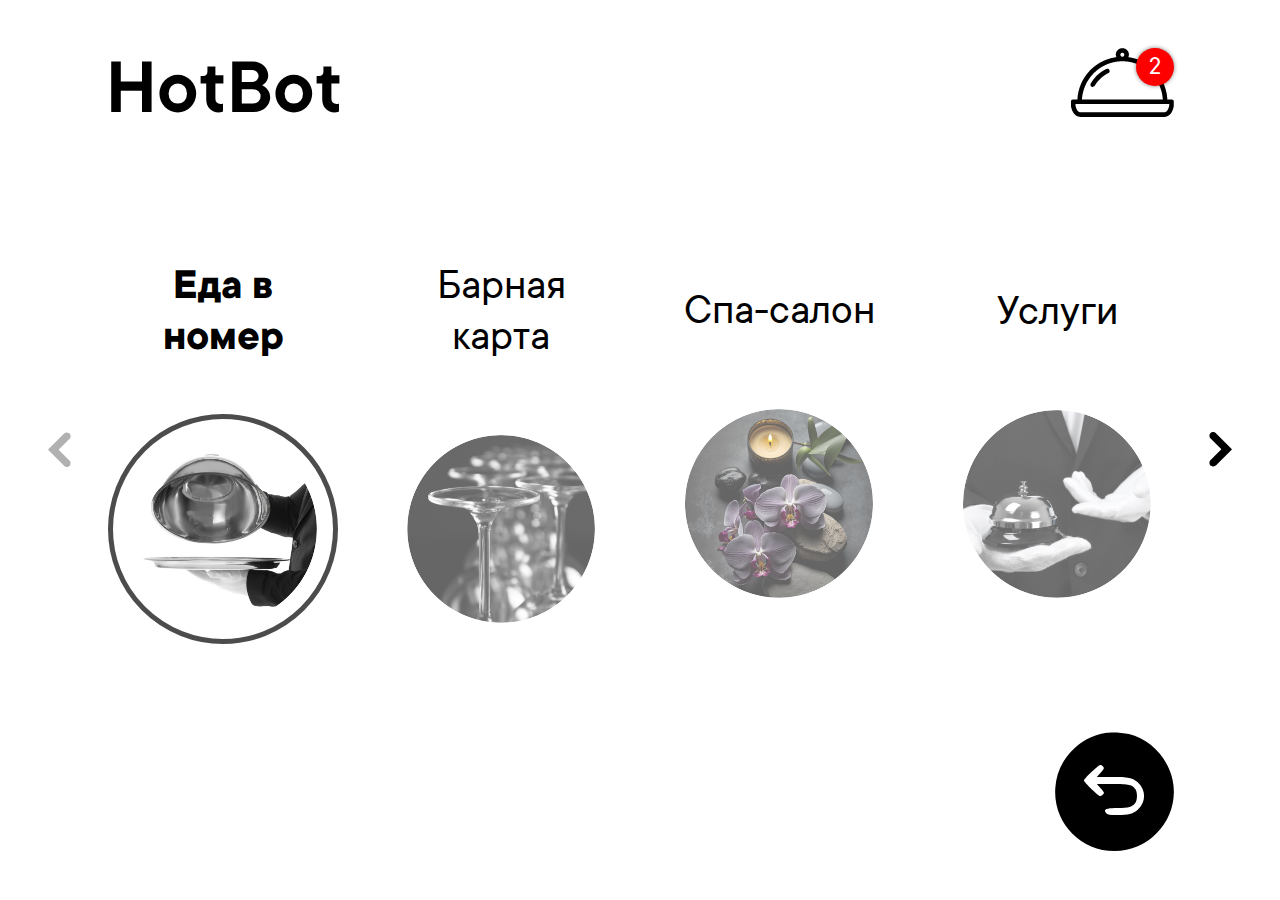
==== index.html @ d0511f0d "Initial commit" ====
<!DOCTYPE html>
<html lang="ru" class="h-100">
  <head>
    <meta charset="utf-8" />
    <meta name="viewport" content="width=device-width, initial-scale=1" />
    <title>HotBot</title>
    <link href="./css/styles.css" rel="stylesheet" />
    <link href="./css/bootstrap.min.css" rel="stylesheet" />
    <script src="./js/bootstrap.bundle.min.js"></script>
  </head>

  <body class="h-100 p-5 bg-white d-flex flex-column text-black">
    <header class="header d-flex justify-content-between pb-5">
      <h1 class="brand mb-0 font-family-base">HotBot</h1>
      <a href="#" class="basket position-relative">
        <svg id="basket_svg" data-name="basket_svg" xmlns="http://www.w3.org/2000/svg" xmlns:xlink="http://www.w3.org/1999/xlink" width="103" height="69" viewBox="0 0 103 69">
          <g id="basket_svg2" data-name="basket_svg">
            <image id="basket_svg3" data-name="basket_svg" width="103" height="69" xlink:href="[data-uri]"/>
          </g>
        </svg>
        <span class="basket-counter d-flex justify-content-center align-items-center text-white">
          <span class="font-family-base">2</span>
        </span>
      </a>
    </header>  
    <main class="flex-grow-1 d-flex flex-column justify-content-center py-5">
      <div class="main-menu position-relative w-100">
        <a href="#" class="prev-btn menu-slider-control disabled">
          <svg xmlns="http://www.w3.org/2000/svg" xmlns:xlink="http://www.w3.org/1999/xlink" width="23" height="35" viewBox="0 0 23 35">
            <image id="_Группа_" data-name="&lt;Группа&gt;" width="23" height="35" xlink:href="[data-uri]"/>
          </svg>
        </a>
        <div class="menu-slider d-flex justify-content-center align-items-center gap-5">
          <a href="category.html" class="slider-item d-flex flex-column align-items-center flex-grow-1 gap-5 text-center active">
            <h2 class="item-title mb-0 font-family-base">Еда в номер</h2>
            <div class="item-image p-3">
              <img src="src/img/menu-item-1.jpg" alt="Еда в номер" class="d-block rounded-circle" />
            </div>
          </a>
          <a href="category.html" class="slider-item d-flex flex-column align-items-center flex-grow-1 gap-5 text-center">
            <h2 class="item-title mb-0 font-family-base">Барная карта</h2>
            <div class="item-image p-3">
              <img src="src/img/menu-item-2.jpg" alt="Барная карта" class="d-block rounded-circle" />
            </div>
          </a>
          <a href="category.html" class="slider-item d-flex flex-column align-items-center flex-grow-1 gap-5 text-center">
            <h2 class="item-title mb-0 font-family-base">Спа-салон</h2>
            <div class="item-image p-3">
              <img src="src/img/menu-item-3.jpg" alt="Спа-салон" class="d-block rounded-circle" />
            </div>
          </a>
          <a href="category.html" class="slider-item d-flex flex-column align-items-center flex-grow-1 gap-5 text-center">
            <h2 class="item-title mb-0 font-family-base">Услуги</h2>
            <div class="item-image p-3">
              <img src="src/img/menu-item-4.jpg" alt="Услуги" class="d-block rounded-circle" />
            </div>
          </a>
        </div>
        <a href="#" class="next-btn menu-slider-control">
          <svg xmlns="http://www.w3.org/2000/svg" xmlns:xlink="http://www.w3.org/1999/xlink" width="23" height="35" viewBox="0 0 23 35">
            <image id="_Группа_" data-name="&lt;Группа&gt;" width="23" height="35" xlink:href="[data-uri]"/>
          </svg>
        </a>
      </div>
    </main>
    <footer class="footer d-flex justify-content-end">
      <a href="#" class="back-btn d-block rounded-circle">
        <svg xmlns="http://www.w3.org/2000/svg" version="1.0" width="119.000000px" height="120.000000px" viewBox="0 0 119.000000 120.000000" preserveAspectRatio="xMidYMid meet">
          <g transform="translate(0.000000,120.000000) scale(0.100000,-0.100000)" fill="#000000" stroke="none">
          <path d="M502 1190 c-136 -25 -243 -83 -338 -183 -99 -105 -151 -223 -161 -368 -23 -341 248 -629 592 -629 374 0 658 347 581 710 -46 221 -225 408 -437 459 -69 16 -177 21 -237 11z m-24 -332 c18 -18 15 -24 -24 -68 l-36 -40 148 0 c170 0 210 -8 261 -53 85 -75 85 -199 0 -274 -47 -41 -91 -53 -204 -53 -70 0 -95 4 -107 16 -40 39 -9 54 111 54 111 0 149 11 177 52 21 29 21 107 0 136 -31 45 -62 52 -230 52 l-156 0 36 -40 c20 -22 36 -44 36 -48 0 -13 -23 -32 -39 -32 -18 0 -161 139 -161 156 0 16 145 154 162 154 8 0 19 -5 26 -12z"/>
          </g>
          </svg>
      </a>
    </footer>
  </body>
</html>
---- css/styles.css ----
@font-face {
  font-family: TTCommons;
  src: url('../src/fonts/TTCommons-Light.ttf');
  font-weight: 300;
}
@font-face {
  font-family: TTCommons;
  src: url('../src/fonts/TTCommons-Regular.ttf');
  font-weight: 400;
}
@font-face {
  font-family: TTCommons;
  src: url('../src/fonts/TTCommons-Medium.ttf');
  font-weight: 500;
}
@font-face {
  font-family: TTCommons;
  src: url('../src/fonts/TTCommons-SemiBold.ttf');
  font-weight: 600;
}
@font-face {
  font-family: TTCommons;
  src: url('../src/fonts/TTCommons-Bold.ttf');
  font-weight: 900;
}

.font-family-base {
  font-family: TTCommons;
}

* {
  padding: 0;
  margin: 0;
  box-sizing: border-box;
  font-family: TTCommons, sans-serif;
}
*:focus {
  outline: none;
}
html {
  
}

body {
  font-family: TTCommons;
  font-size: 30px;
}

ul {
  list-style: none;
}

/* ::-webkit-scrollbar {
  width: 18px;
  border-radius: 1000px;
  background-color: rgba(76, 76, 76, 0.6);
}

::-webkit-scrollbar-thumb {
  border-radius: 1000px;
  background-color: #c7c7c7;
  border: 1px solid #4d4d4d;
}

::-webkit-scrollbar-thumb:hover {
  background-color: #c7c7c7;
} */

/* HEADER */
.header {
  padding-left: 58px;
  padding-right: 58px;
}

.header .brand {
  font-weight: 600;
  font-size: 80px;
  height: 80px;
}

.header .basket .basket-counter {
  width: 38px;
  height: 38px;
  border-radius: 50%;
  background: #ff0000;
  box-shadow: 0 0 4px rgba(0, 0, 0, 0.5);
  font-size: 25px;
  position: absolute;
  top: 0;
  right: 0;
}
.header .basket .basket-counter span {
  position: relative;
  top: 2px;
}

/* MAIN MENU */
.main-menu {
  padding: 0 60px;
}
.main-menu .menu-slider-control {
  bottom: 177.5px;
}

.menu-slider {

}
.menu-slider .slider-item {
  color: #000;
  text-decoration: none;
}
.menu-slider .slider-item.active {
  
}
.menu-slider .slider-item.active .item-title,
.menu-slider .slider-item:hover .item-title,
.menu-slider .slider-item:focus .item-title {
  font-weight: bold;
}
.menu-slider .slider-item.active .item-image,
.menu-slider .slider-item:hover .item-image,
.menu-slider .slider-item:focus .item-image {
  border-color: rgba(0, 0, 0, 0.7);
  opacity: 1;
}
.menu-slider .slider-item .item-title {
  font-size: 44px;
  line-height: 51px;
  font-weight: normal;
  transition: all 0.25s ease;
} 
.menu-slider .slider-item .item-image {
  border: 5px solid transparent;
  border-radius: 50%;
  opacity: 0.6;
  transition: all 0.25s ease-in-out;
}
.menu-slider .slider-item .item-image img {
  width: 348px;
  height: 348px;
  object-fit: cover;
  max-width: 100%;
  height: auto;
}

/* SLIDER CONTROLS */
.menu-slider-control {
  position: absolute;
  transition: all 0.25s ease-in-out;
}
.menu-slider-control.disabled {
  opacity: 0.3;
  cursor: default;
}
.menu-slider-control svg g {
  transition: all 0.25s ease-in-out;
}
.menu-slider-control:hover svg g,
.menu-slider-control:focus svg g {
  fill: #ff0000;
}
.menu-slider-control.prev-btn {
  left: 0;
}
.menu-slider-control.next-btn {
  right: 0;
}

/* CATEGORY MENU */
.category-menu {
  padding: 0 58px;
}
.category-menu .menu-slider-control {
  bottom: 25px;
}

.category-slider {

}
.category-slider .slider-item {
  color: #000;
  text-decoration: none;
  font-size: 44px;
  font-weight: normal;
  transition: all 0.25s ease-in-out;
  padding: 9.5px 34.5px;
  border-radius: 42.5px;
}
.category-slider .slider-item span {
  position: relative;
  font-weight: normal;
  top: 2px;
}
.category-slider .slider-item.disabled {
  color: #d7d7d7;
}
.category-slider .slider-item.active,
.category-slider .slider-item:hover,
.category-slider .slider-item:focus {
  background: #000;
  color: #fff;
}

/* PRODUCT MENU */
.product-menu {
  padding: 0 58px;
}
.product-menu .menu-slider-control {
  top: 50%;
  margin-top: -17.5px;
}

.product-slider {

}
.product-slider .slider-item {
  color: #000;
  text-decoration: none;
  opacity: 0.6;
  transition: all 0.25s ease-in-out;
  width: calc(33.333% - 3rem);
}
.product-slider .slider-item .item-image {
  border: 5px solid transparent;
  border-radius: 70px;
  transition: all 0.25s ease-in-out;
  position: relative;
}

.product-slider .slider-item .item-image img {
  border-radius: 60px;
  height: 380px;
  object-fit: cover;
}

.product-slider .slider-item .item-image .item-price {
  background: #000;
  color: #fff;
  font-size: 30px;
  font-weight: bold;
  padding: 6.5px 20px;
  border-radius: 30px;
  position: absolute;
  bottom: 30px;
  right: 30px;
}

.product-slider .slider-item .item-image .item-price span {
  position: relative;
  top: 1px;
}

.product-slider .slider-item .item-title {
  font-size: 40px;
  font-weight: normal;
  padding: 0 13px;
  line-height: 1.2;
  color: #000;
  height: 40px;
}
.product-slider .slider-item .item-description {
  font-size: 30px;
  font-weight: normal;
  padding: 0 13px;
  line-height: 1.2;
  height: 70px;
  overflow: hidden;
}

.product-slider .slider-item.disabled .item-title,
.product-slider .slider-item.disabled .item-description {
  color: #d7d7d7;
}
.product-slider .slider-item.disabled .item-image {
  filter: grayscale(1);
}
.product-slider .slider-item.disabled .item-image .item-price {
  opacity: 0.4;
  transition: all 0.25s ease-in-out;
}
.product-slider .slider-item.active,
.product-slider .slider-item:hover,
.product-slider .slider-item:focus {
  opacity: 1;
}
.product-slider .slider-item.active .item-image,
.product-slider .slider-item:hover .item-image,
.product-slider .slider-item:focus .item-image {
  border-color: #000;
  filter: grayscale(0);
}
.product-slider .slider-item.active .item-image .item-price,
.product-slider .slider-item:hover .item-image .item-price,
.product-slider .slider-item:focus .item-image .item-price {
  opacity: 1;
}
.product-slider .slider-item.active .item-title,
.product-slider .slider-item:hover .item-title,
.product-slider .slider-item:focus .item-title {
  font-weight: bold;
  color: #000;
}
.product-slider .slider-item.active .item-description,
.product-slider .slider-item:hover .item-description,
.product-slider .slider-item:focus .item-description {
  font-weight: 600;
  color: #000;
}

/* FOOTER */
.footer {
  padding-left: 58px;
  padding-right: 58px;
}
.footer .back-btn {

}
.footer .back-btn svg g {
  transition: all 0.25s ease-in-out;
}
.footer .back-btn:hover svg g,
.footer .back-btn:focus svg g {
  fill: #ff0000;
}

/* .tv-page {
  position: relative;
  width: 100%;
  height: 100vh;
  overflow: hidden;
  background: rgba(110, 110, 110, 0.7);
}

.tv-page_background {
  position: absolute;
  top: 0;
  left: 0;
  width: 100%;
  height: 100%;
  object-fit: cover;
}

.block-message {
  position: relative;
  width: 100%;
  height: 100%;
  padding: 95px 97px;
  background: rgba(110, 110, 110, 0.7);
}

.block-message_title {
  margin-bottom: 60px;
  font-size: 2.6rem;
  color: #fff;
}

.messages-content {
  display: flex;
  width: 100%;
  margin-bottom: 25px;
}
.messages-content_list {
  display: block;
  width: 70%;
  height: 585px;
  margin-right: 50px;
  overflow: auto;
}
.messages-content_item:not(:last-child) {
  margin-bottom: 20px;
}
.message {
  display: flex;
  align-items: center;
}
.active > .message_content {
  background-color: #fff;
  border: 7px solid rgb(0, 208, 127);
}

.message_envelope {
  width: 120px;
  height: auto;
  margin-right: 35px;
  object-fit: cover;
  pointer-events: none;
}
.message_head {
  display: flex;
  justify-content: space-between;
  font-size: 1rem;
}
.message_content {
  position: relative;
  width: 885px;
  padding: 15px 72px;
  background-color: transparent;
  border: 7px solid rgb(199, 195, 195);
  border-radius: 90px;
  pointer-events: none;
  transition: all 0.5s ease-in-out;
}
.message_title {
  font-size: 1rem;
}
.message_text {
  width: 100%;
  margin-top: 10px;
  white-space: nowrap;
  overflow: hidden;
  text-overflow: ellipsis;
  font-size: 1rem;
}
.message_backtack {
  position: absolute;
  top: 50%;
  left: 10px;
  transform: translateY(-50%);
  width: 50px;
  height: 50px;
}
.message_backtack__none {
  display: none;
}

.preview {
  position: relative;
  width: 36%;
}
.preview_wrapper {
  height: 585px;
  padding: 40px;
  background-color: #fff;
  border-radius: 50px;
}
.preview_text {
  height: 70%;
  font-size: 1.6rem;
  font-weight: 400;

  overflow: hidden;
  display: -webkit-box;
  -webkit-line-clamp: 6;
  -webkit-box-orient: vertical;
  line-height: 1.3em;
}
.preview_backtack {
  position: absolute;
  left: 30px;
  bottom: 33px;
  width: 80px;
  object-fit: cover;
}

.footer {
  display: flex;
}
.footer_back-btn {
  width: 135px;
  padding: 35px;
  margin-left: auto;
  background-color: rgba(0, 0, 0, 0.2);
  border-radius: 50%;
}
.footer_back-btn:hover,
.footer_back-btn:focus {
  background-color: rgba(0, 0, 0, 0.4);
}

.tv-page_modal {
  position: absolute;
  top: 50%;
  left: 50%;
  transform: translate(-50%, -50%);
  width: 90%;
  height: 80%;
}
.modal {
  padding: 50px;
  background-color: #fff;
  border-radius: 50px;
  font-size: 1.3rem;
  pointer-events: none;
  opacity: 0;
  transition: opacity 0.3s ease-in-out;
}
.modactive {
  pointer-events: all;
  opacity: 1;
}
.modal_head {
  display: flex;
  justify-content: space-between;
  margin-bottom: 20px;
}
.modal_content {
  display: flex;
  height: 50%;
  margin-top: 20px;
  margin-bottom: 70px;
}
.modal_text {
  max-height: 400px;
  overflow: auto;
  padding-right: 20px;
  scroll-behavior: smooth;
}
.modal_img {
  width: 500px;
  height: fit-content;
  max-height: 400px;
  margin-left: 70px;
  object-fit: cover;
  border-radius: 20px;
}
.modal_close {
  display: flex;
  justify-content: center;
  align-items: center;

  width: 150px;
  height: 150px;
  margin: 0 auto;
  margin-top: auto;
  border-radius: 50%;
  background-color: rgba(77, 77, 77, 0.3);
  cursor: pointer;
}
.modal_close:focus {
  background-color: rgba(77, 77, 77, 1);
}
.modal_close-svg {
  pointer-events: none;
} */
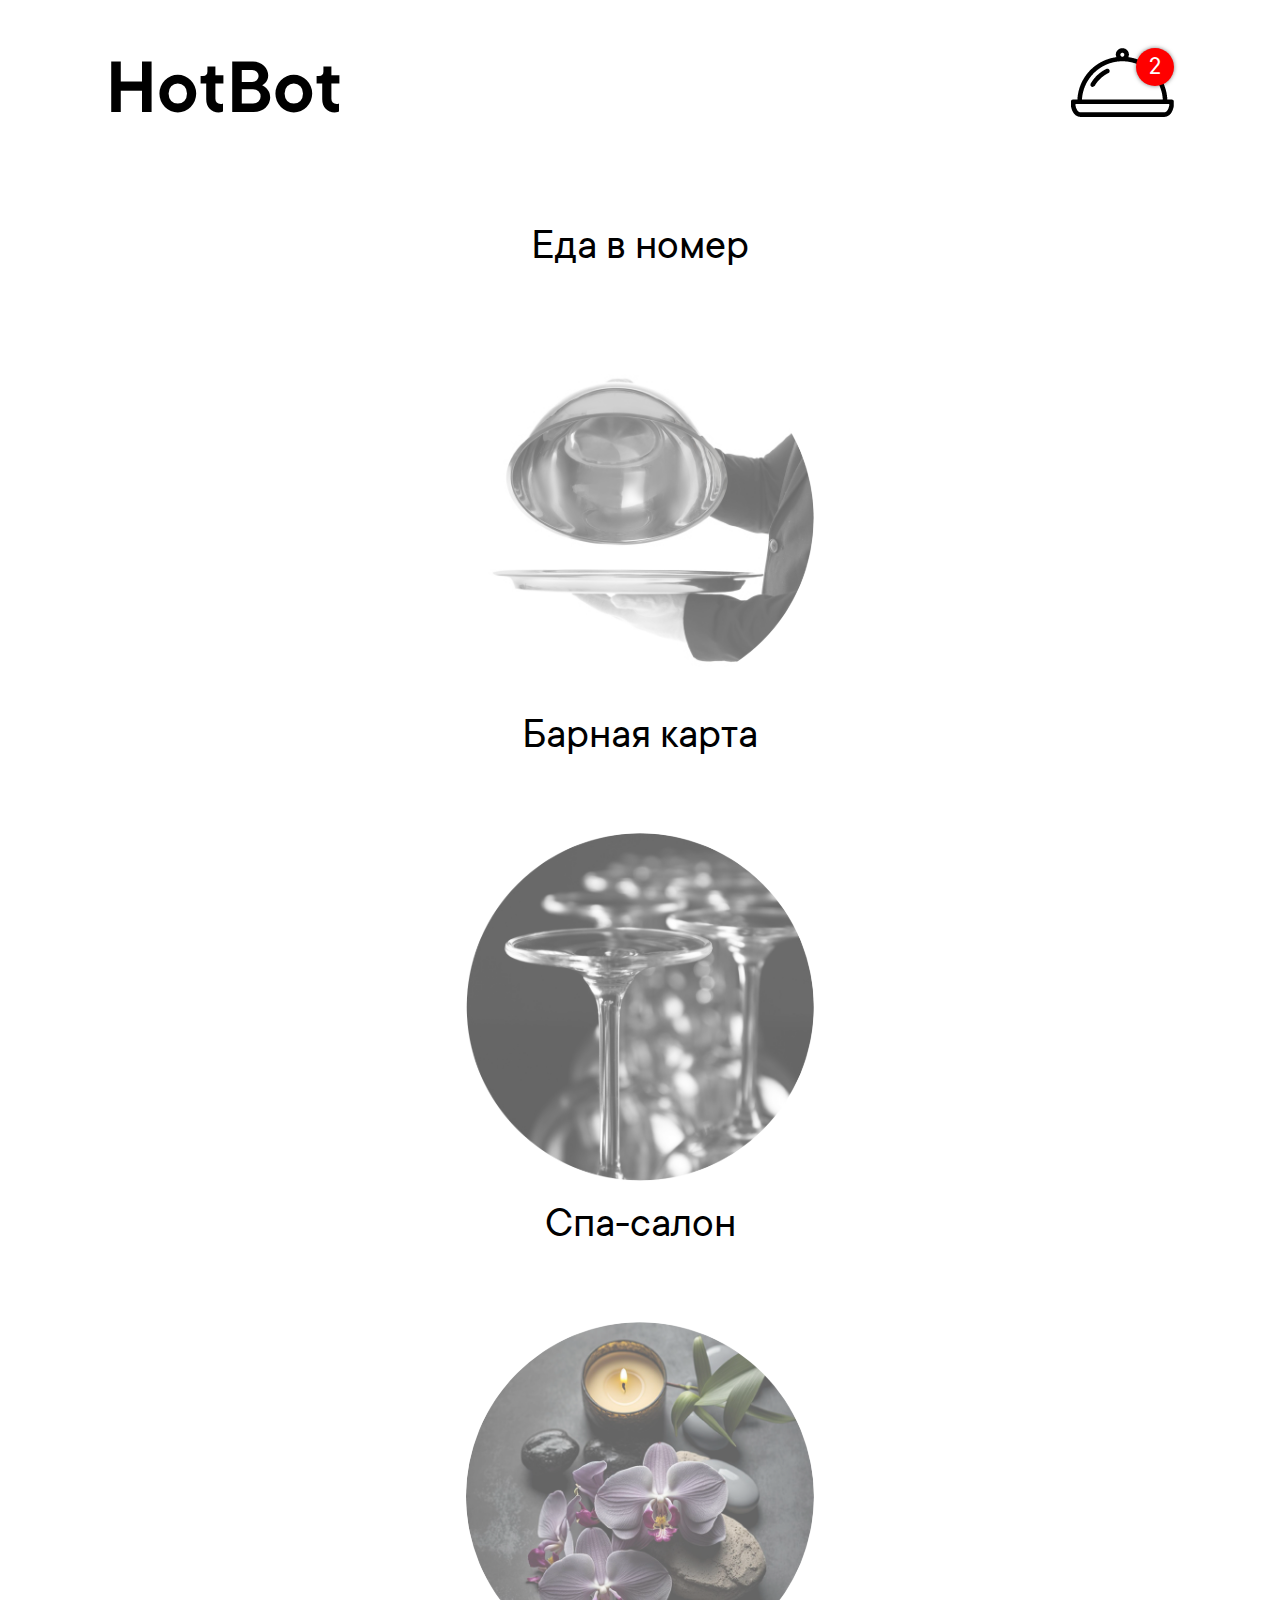
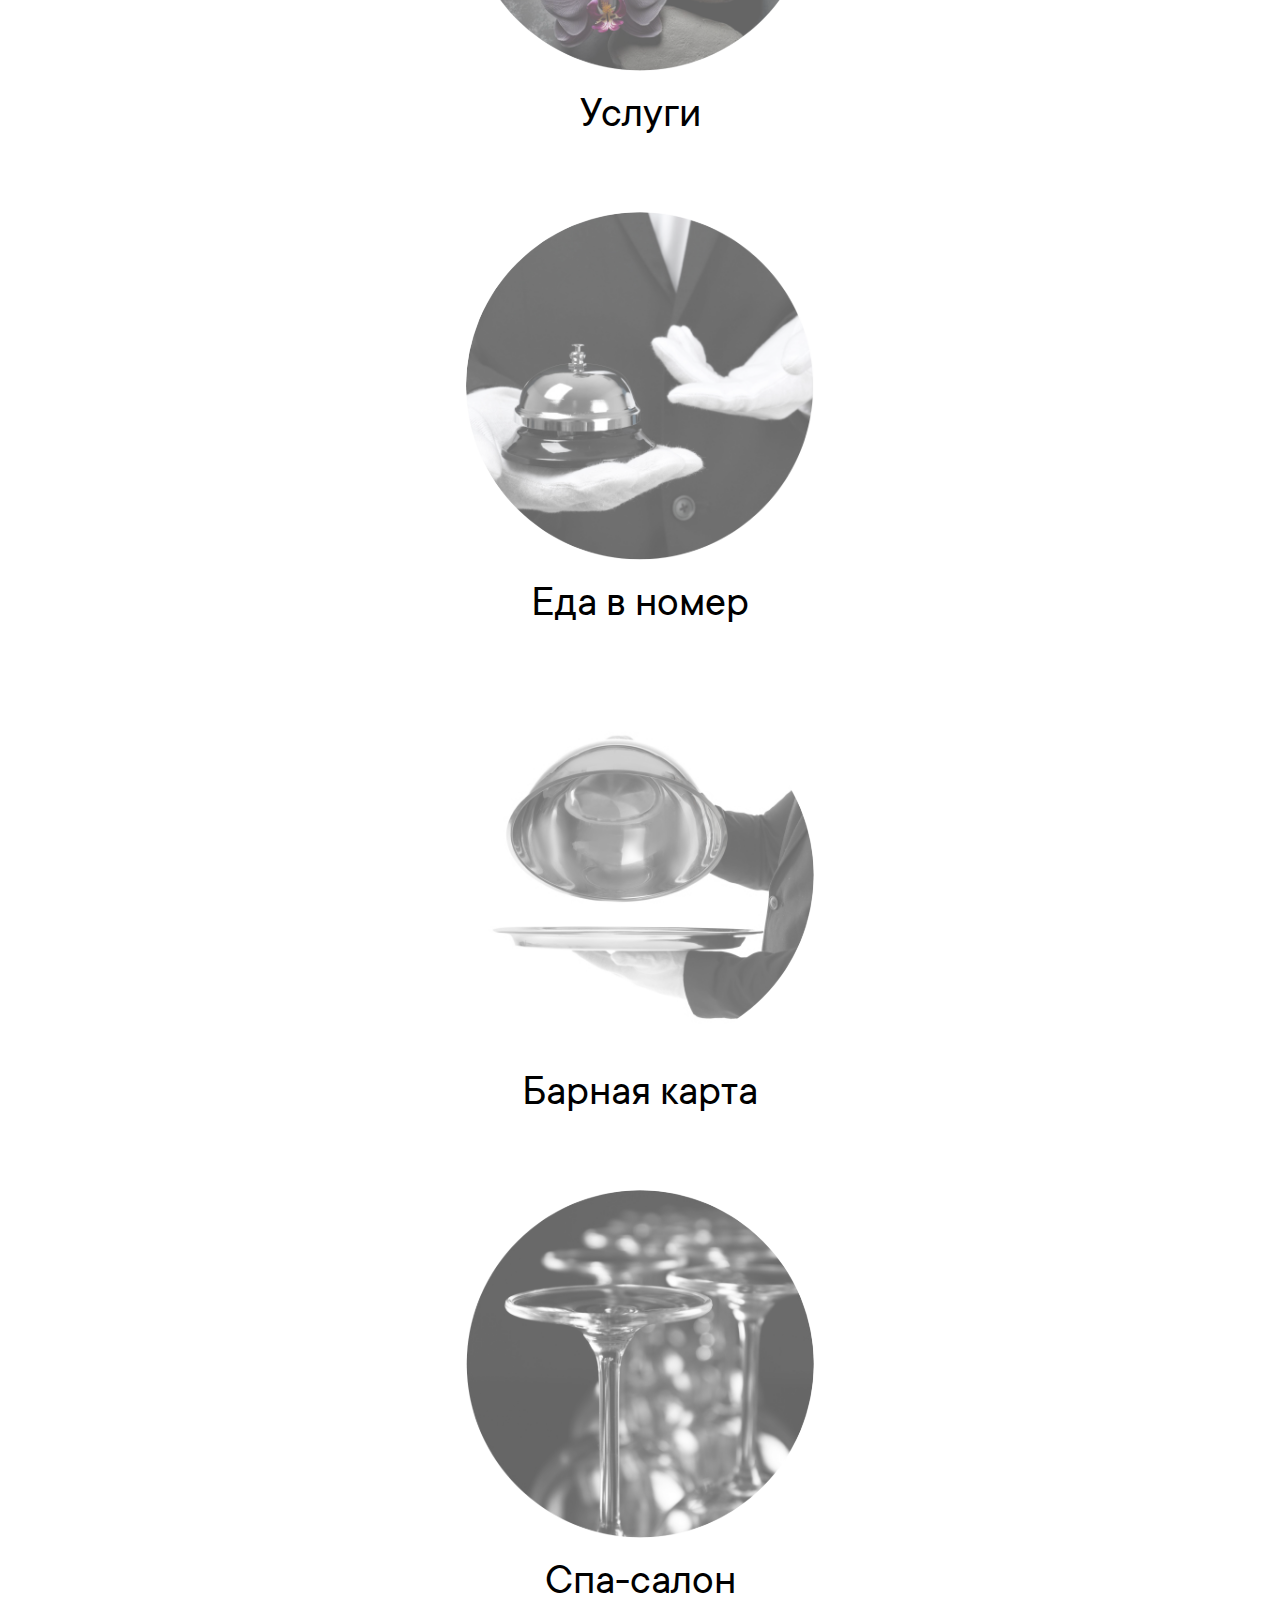
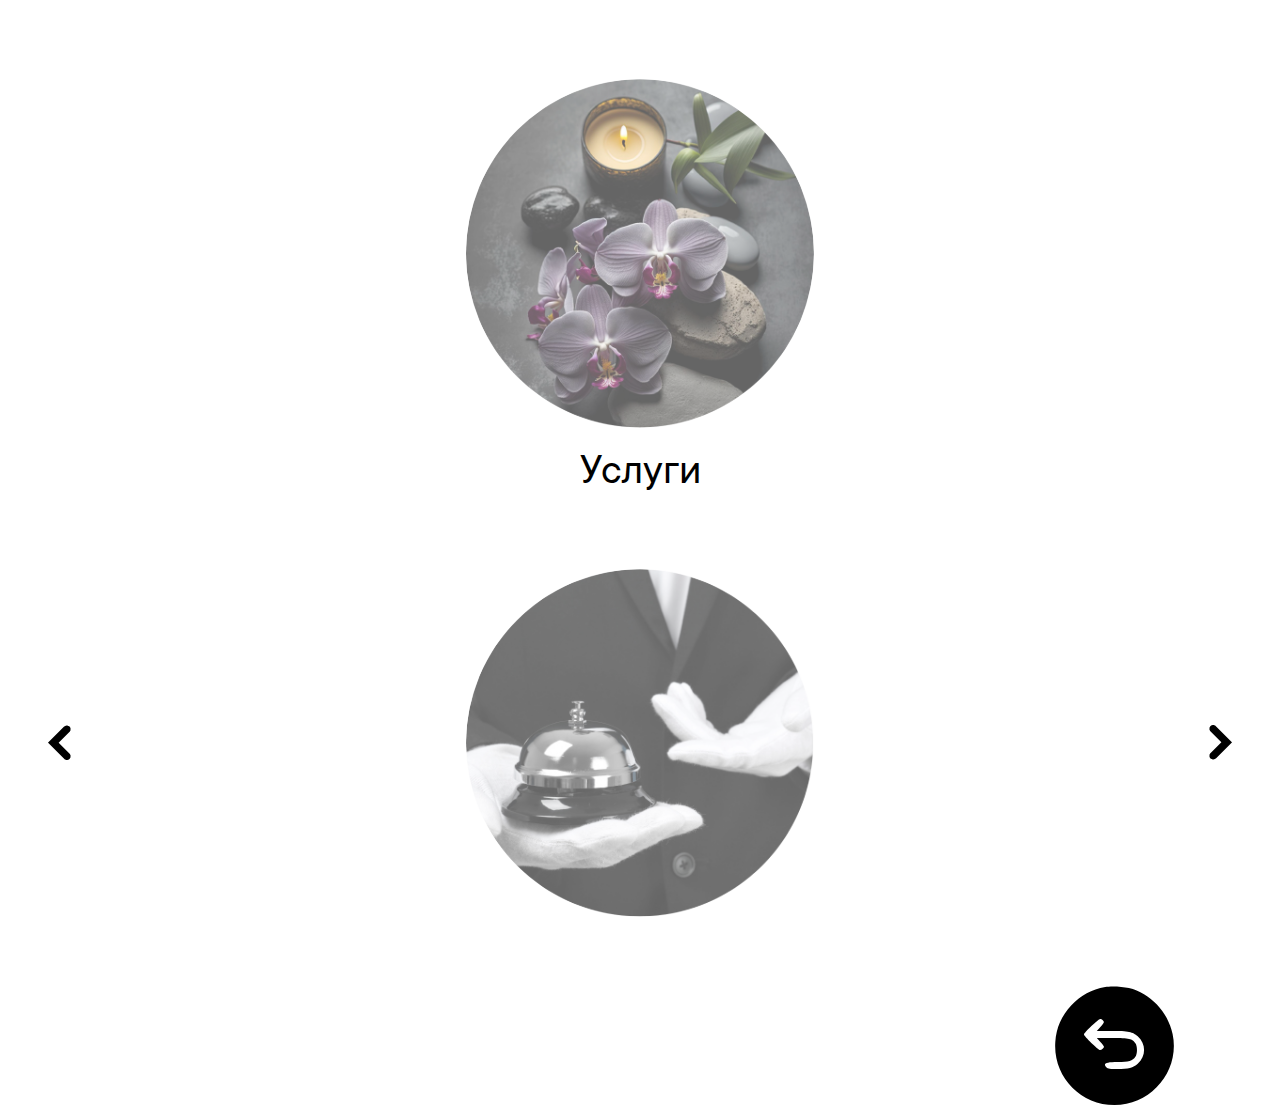
==== commit 17a5ed8e: "Homepage swiper" ====
--- a/index.html
+++ b/index.html
@@ -1,12 +1,15 @@
 <!DOCTYPE html>
-<html lang="ru" class="h-100">
+<html lang="ru" class="h-100 overflow-hidden">
   <head>
     <meta charset="utf-8" />
     <meta name="viewport" content="width=device-width, initial-scale=1" />
     <title>HotBot</title>
     <link href="./css/styles.css" rel="stylesheet" />
     <link href="./css/bootstrap.min.css" rel="stylesheet" />
+    <link href="./css/swiper-bundle.min.css" rel="stylesheet" />
     <script src="./js/bootstrap.bundle.min.js"></script>
+    <script src="./js/swiper-bundle.min.js"></script>
+    <script src="./js/main.js"></script>
   </head>
 
   <body class="h-100 p-5 bg-white d-flex flex-column text-black">
@@ -30,31 +33,57 @@
             <image id="_Группа_" data-name="&lt;Группа&gt;" width="23" height="35" xlink:href="[data-uri]"/>
           </svg>
         </a>
-        <div class="menu-slider d-flex justify-content-center align-items-center gap-5">
-          <a href="category.html" class="slider-item d-flex flex-column align-items-center flex-grow-1 gap-5 text-center active">
-            <h2 class="item-title mb-0 font-family-base">Еда в номер</h2>
-            <div class="item-image p-3">
-              <img src="src/img/menu-item-1.jpg" alt="Еда в номер" class="d-block rounded-circle" />
-            </div>
-          </a>
-          <a href="category.html" class="slider-item d-flex flex-column align-items-center flex-grow-1 gap-5 text-center">
-            <h2 class="item-title mb-0 font-family-base">Барная карта</h2>
-            <div class="item-image p-3">
-              <img src="src/img/menu-item-2.jpg" alt="Барная карта" class="d-block rounded-circle" />
-            </div>
-          </a>
-          <a href="category.html" class="slider-item d-flex flex-column align-items-center flex-grow-1 gap-5 text-center">
-            <h2 class="item-title mb-0 font-family-base">Спа-салон</h2>
-            <div class="item-image p-3">
-              <img src="src/img/menu-item-3.jpg" alt="Спа-салон" class="d-block rounded-circle" />
-            </div>
-          </a>
-          <a href="category.html" class="slider-item d-flex flex-column align-items-center flex-grow-1 gap-5 text-center">
-            <h2 class="item-title mb-0 font-family-base">Услуги</h2>
-            <div class="item-image p-3">
-              <img src="src/img/menu-item-4.jpg" alt="Услуги" class="d-block rounded-circle" />
-            </div>
-          </a>
+        <div class="menu-slider d-flex justify-content-center align-items-center gap-5 swiper">
+          <div class="swiper-wrapper">
+            <a href="category.html" class="swiper-slide slider-item d-flex flex-column align-items-center flex-grow-1 gap-5 text-center">
+              <h2 class="item-title mb-0 font-family-base">Еда в номер</h2>
+              <div class="item-image p-3">
+                <img src="src/img/menu-item-1.jpg" alt="Еда в номер" class="d-block rounded-circle" />
+              </div>
+            </a>
+            <a href="category.html" class="swiper-slide slider-item d-flex flex-column align-items-center flex-grow-1 gap-5 text-center">
+              <h2 class="item-title mb-0 font-family-base">Барная карта</h2>
+              <div class="item-image p-3">
+                <img src="src/img/menu-item-2.jpg" alt="Барная карта" class="d-block rounded-circle" />
+              </div>
+            </a>
+            <a href="category.html" class="swiper-slide slider-item d-flex flex-column align-items-center flex-grow-1 gap-5 text-center">
+              <h2 class="item-title mb-0 font-family-base">Спа-салон</h2>
+              <div class="item-image p-3">
+                <img src="src/img/menu-item-3.jpg" alt="Спа-салон" class="d-block rounded-circle" />
+              </div>
+            </a>
+            <a href="service.html" class="swiper-slide slider-item d-flex flex-column align-items-center flex-grow-1 gap-5 text-center">
+              <h2 class="item-title mb-0 font-family-base">Услуги</h2>
+              <div class="item-image p-3">
+                <img src="src/img/menu-item-4.jpg" alt="Услуги" class="d-block rounded-circle" />
+              </div>
+            </a>
+            <a href="category.html" class="swiper-slide slider-item d-flex flex-column align-items-center flex-grow-1 gap-5 text-center">
+              <h2 class="item-title mb-0 font-family-base">Еда в номер</h2>
+              <div class="item-image p-3">
+                <img src="src/img/menu-item-1.jpg" alt="Еда в номер" class="d-block rounded-circle" />
+              </div>
+            </a>
+            <a href="category.html" class="swiper-slide slider-item d-flex flex-column align-items-center flex-grow-1 gap-5 text-center">
+              <h2 class="item-title mb-0 font-family-base">Барная карта</h2>
+              <div class="item-image p-3">
+                <img src="src/img/menu-item-2.jpg" alt="Барная карта" class="d-block rounded-circle" />
+              </div>
+            </a>
+            <a href="category.html" class="swiper-slide slider-item d-flex flex-column align-items-center flex-grow-1 gap-5 text-center">
+              <h2 class="item-title mb-0 font-family-base">Спа-салон</h2>
+              <div class="item-image p-3">
+                <img src="src/img/menu-item-3.jpg" alt="Спа-салон" class="d-block rounded-circle" />
+              </div>
+            </a>
+            <a href="service.html" class="swiper-slide slider-item d-flex flex-column align-items-center flex-grow-1 gap-5 text-center">
+              <h2 class="item-title mb-0 font-family-base">Услуги</h2>
+              <div class="item-image p-3">
+                <img src="src/img/menu-item-4.jpg" alt="Услуги" class="d-block rounded-circle" />
+              </div>
+            </a>
+          </div>
         </div>
         <a href="#" class="next-btn menu-slider-control">
           <svg xmlns="http://www.w3.org/2000/svg" xmlns:xlink="http://www.w3.org/1999/xlink" width="23" height="35" viewBox="0 0 23 35">
--- a/css/styles.css
+++ b/css/styles.css
@@ -49,22 +49,6 @@
 ul {
   list-style: none;
 }
-
-/* ::-webkit-scrollbar {
-  width: 18px;
-  border-radius: 1000px;
-  background-color: rgba(76, 76, 76, 0.6);
-}
-
-::-webkit-scrollbar-thumb {
-  border-radius: 1000px;
-  background-color: #c7c7c7;
-  border: 1px solid #4d4d4d;
-}
-
-::-webkit-scrollbar-thumb:hover {
-  background-color: #c7c7c7;
-} */
 
 /* HEADER */
 .header {
@@ -148,9 +132,8 @@
   position: absolute;
   transition: all 0.25s ease-in-out;
 }
-.menu-slider-control.disabled {
-  opacity: 0.3;
-  cursor: default;
+.menu-slider-control.swiper-button-disabled {
+  display: none;
 }
 .menu-slider-control svg g {
   transition: all 0.25s ease-in-out;
@@ -307,6 +290,186 @@
   color: #000;
 }
 
+/* SINGLE PRODUCT */
+.single-product {
+  padding: 0 58px;
+}
+.product-preview-slider {
+  border: 5px solid transparent;
+  border-radius: 70px;
+  transition: all 0.25s ease-in-out;
+  position: relative;
+}
+.product-preview-slider.active {
+  border-color: #000;
+}
+.product-preview-slider .slider-item {
+
+}
+.product-preview-slider .slider-item img {
+  border-radius: 60px;
+  object-fit: cover;
+  /* height: 627px!important; */
+}
+.product-preview-slider .item-price {
+  background: #000;
+  color: #fff;
+  font-size: 44px;
+  font-weight: bold;
+  padding: 10.5px 30px;
+  border-radius: 45px;
+  position: absolute;
+  z-index: 10;
+  bottom: 30px;
+  right: 30px;
+}
+.product-preview-slider .swiper-pagination {
+  position: absolute;
+  z-index: 10;
+  top: 40px !important;
+  bottom: auto !important;
+}
+.swiper-pagination .swiper-pagination-bullet {
+  border: 5px solid #fff;
+  width: 30px;
+  outline: 2px solid #000;
+  height: 30px;
+  background: #fff;
+  opacity: 1;
+  margin: 0 6px!important;
+}
+.swiper-pagination .swiper-pagination-bullet.swiper-pagination-bullet-active {
+  background: #000;
+}
+
+.product-preview-slider .item-price span {
+  position: relative;
+  top: 1px;
+}
+.product-description {
+  
+}
+.product-description::-webkit-scrollbar {
+  width: 18px;
+  border-radius: 9px;
+  background-color: #c7c7c7;
+}
+
+.product-description::-webkit-scrollbar-thumb {
+  border-radius: 9px;
+  background-color: #000;
+}
+
+/* ::-webkit-scrollbar-thumb:hover {
+  background-color: #c7c7c7;
+} */
+.product-description .product-title {
+  font-size: 42px;
+  font-weight: 600;
+  border-bottom: 5px solid #000;
+  line-height: 1.2;
+}
+.product-options-list {
+
+}
+.product-options-list .option-item {
+
+}
+.product-options-list .option-item .option-head  {
+  
+}
+.option-item .option-label {
+  font-size: 42px;
+  line-height: 1.2;
+  font-weight: normal;
+}
+.option-item .option-badge {
+  font-size: 36px;
+  font-weight: 500;
+  color: #fff;
+  background: #808080;
+  padding: 4px 26px;
+  border-radius: 26px;
+  line-height: 1.2;
+}
+.option-item .form-control {
+  border: 2px solid #000;
+  font-size: 42px;
+  border-radius: 40px;
+  padding-left: 30px;
+  padding-right: 20px;
+}
+.option-item .form-control:focus {
+  box-shadow: 0 0 0 0.25rem rgba(0,0,0,.25);
+  border-color: #000;
+}
+.option-variant-list > li {
+  
+}
+.option-variant-list > li:not(:last-child) {
+  border-bottom: 2px solid #000;  
+}
+.option-variant-list > li .form-check {
+  
+}
+.option-variant-list > li .form-check-input {
+  width: 38px;
+  height: 38px;
+  border: 4px solid #000;
+  border-radius: 50%;
+  margin-top: 0;
+}
+.option-variant-list > li .form-check-input:checked {
+  background: #fff url("data:image/svg+xml,%3csvg xmlns='http://www.w3.org/2000/svg' viewBox='0 0 20 20'%3e%3cpath fill='none' stroke='%23000' stroke-linecap='round' stroke-linejoin='round' stroke-width='3' d='m6 10 3 3 6-6'/%3e%3c/svg%3e");
+}
+.option-variant-list > li .form-check-input:focus {
+  box-shadow: 0 0 0 0.25rem rgba(0,0,0,.25);
+}
+.option-variant-list > li .form-check-label {
+  font-size: 42px;
+  /* line-height: 1.2; */
+  font-weight: normal;
+  position: relative;
+  top: 4px;
+}
+.option-variant-list > li .variant-price {
+  font-size: 42px;
+  /* line-height: 1.2; */
+  font-weight: normal;
+  position: relative;
+  top: 4px;
+}
+
+.timesheet-list {
+
+}
+.timesheet-list li {
+  
+}
+.timesheet-list .timesheet-label {
+  font-size: 42px;
+  font-weight: normal;
+}
+.radio-option-list {
+
+}
+.radio-option-list li {
+  position: relative;
+}
+.radio-option-list li .btn-check {
+  
+}
+.radio-option-list li .btn {
+  font-size: 42px;
+  font-weight: normal;
+  padding: 0px 13px;
+}
+.radio-option-list li .btn span {
+  position: relative;
+  font-weight: normal;
+  top: 3px;
+}
+
 /* FOOTER */
 .footer {
   padding-left: 58px;
@@ -322,213 +485,84 @@
 .footer .back-btn:focus svg g {
   fill: #ff0000;
 }
-
-/* .tv-page {
-  position: relative;
-  width: 100%;
-  height: 100vh;
+.footer .add-to-cart-btn {
+  font-size: 44px;
+  font-weight: bold;
+  height: 81px;
+  line-height: 81px;
+  padding: 0 40px;
+}
+.footer .add-to-cart-btn span {
+  white-space: nowrap;
+  position: relative;
+  top: 2px;
+}
+
+.amount-counter {
+
+}
+.amount-counter .btn {
+  font-size: 78px;
+  height: 81px;
+  width: 81px;
+  padding: 0;
+  line-height: 81px;
+}
+.amount-counter .btn span {
+  line-height: 81px;
+  position: relative;
+  top: -6px;
+}
+.amount-counter .counter-value {
+  height: 81px;
+  border: none;
+  font-size: 65px;
+  font-weight: 500;
+  text-align: center;
+  color: #000;
+  background: #dedede;
+  border-radius: 40.5px!important;
+  width: 124px;
+  line-height: 81px;
+}
+.amount-counter .counter-value span {
+  position: relative;
+  top: -1px;
+}
+.amount-counter .form-control:focus {
+  box-shadow: none;
+  outline: none;
+}
+
+/* PRODUCT MODAL */
+#productModal .modal-dialog {
+  max-width: 1070px;
+}
+#productModal .modal-content {
+  border-radius: 100px;
   overflow: hidden;
-  background: rgba(110, 110, 110, 0.7);
-}
-
-.tv-page_background {
-  position: absolute;
-  top: 0;
-  left: 0;
-  width: 100%;
-  height: 100%;
-  object-fit: cover;
-}
-
-.block-message {
-  position: relative;
-  width: 100%;
-  height: 100%;
-  padding: 95px 97px;
-  background: rgba(110, 110, 110, 0.7);
-}
-
-.block-message_title {
-  margin-bottom: 60px;
-  font-size: 2.6rem;
-  color: #fff;
-}
-
-.messages-content {
-  display: flex;
-  width: 100%;
-  margin-bottom: 25px;
-}
-.messages-content_list {
-  display: block;
-  width: 70%;
-  height: 585px;
-  margin-right: 50px;
-  overflow: auto;
-}
-.messages-content_item:not(:last-child) {
-  margin-bottom: 20px;
-}
-.message {
-  display: flex;
-  align-items: center;
-}
-.active > .message_content {
-  background-color: #fff;
-  border: 7px solid rgb(0, 208, 127);
-}
-
-.message_envelope {
-  width: 120px;
-  height: auto;
-  margin-right: 35px;
-  object-fit: cover;
-  pointer-events: none;
-}
-.message_head {
-  display: flex;
-  justify-content: space-between;
-  font-size: 1rem;
-}
-.message_content {
-  position: relative;
-  width: 885px;
-  padding: 15px 72px;
-  background-color: transparent;
-  border: 7px solid rgb(199, 195, 195);
-  border-radius: 90px;
-  pointer-events: none;
-  transition: all 0.5s ease-in-out;
-}
-.message_title {
-  font-size: 1rem;
-}
-.message_text {
-  width: 100%;
-  margin-top: 10px;
-  white-space: nowrap;
-  overflow: hidden;
-  text-overflow: ellipsis;
-  font-size: 1rem;
-}
-.message_backtack {
-  position: absolute;
-  top: 50%;
-  left: 10px;
-  transform: translateY(-50%);
-  width: 50px;
-  height: 50px;
-}
-.message_backtack__none {
-  display: none;
-}
-
-.preview {
-  position: relative;
-  width: 36%;
-}
-.preview_wrapper {
-  height: 585px;
-  padding: 40px;
-  background-color: #fff;
-  border-radius: 50px;
-}
-.preview_text {
-  height: 70%;
-  font-size: 1.6rem;
-  font-weight: 400;
-
-  overflow: hidden;
-  display: -webkit-box;
-  -webkit-line-clamp: 6;
-  -webkit-box-orient: vertical;
-  line-height: 1.3em;
-}
-.preview_backtack {
-  position: absolute;
-  left: 30px;
-  bottom: 33px;
-  width: 80px;
-  object-fit: cover;
-}
-
-.footer {
-  display: flex;
-}
-.footer_back-btn {
-  width: 135px;
-  padding: 35px;
-  margin-left: auto;
-  background-color: rgba(0, 0, 0, 0.2);
-  border-radius: 50%;
-}
-.footer_back-btn:hover,
-.footer_back-btn:focus {
-  background-color: rgba(0, 0, 0, 0.4);
-}
-
-.tv-page_modal {
-  position: absolute;
-  top: 50%;
-  left: 50%;
-  transform: translate(-50%, -50%);
-  width: 90%;
-  height: 80%;
-}
-.modal {
-  padding: 50px;
-  background-color: #fff;
-  border-radius: 50px;
-  font-size: 1.3rem;
-  pointer-events: none;
-  opacity: 0;
-  transition: opacity 0.3s ease-in-out;
-}
-.modactive {
-  pointer-events: all;
+  box-shadow: 0 0 40px 0 rgba(0,0,0,0.5);
+}
+#productModal .product-modal-slider .swiper-pagination {
+  position: absolute;
+  z-index: 10;
+  top: 40px !important;
+  bottom: auto !important;
+}
+#productModal .back-btn {
+  position: absolute;
+  bottom: 40px;
+  right: 40px;
+  opacity: 0.44;
+  transition: all 0.25s ease-in-out;
+  z-index: 10;
+  border: none;
+}
+#productModal .back-btn:hover,
+#productModal .back-btn:focus {
   opacity: 1;
 }
-.modal_head {
-  display: flex;
-  justify-content: space-between;
-  margin-bottom: 20px;
-}
-.modal_content {
-  display: flex;
-  height: 50%;
-  margin-top: 20px;
-  margin-bottom: 70px;
-}
-.modal_text {
-  max-height: 400px;
-  overflow: auto;
-  padding-right: 20px;
-  scroll-behavior: smooth;
-}
-.modal_img {
-  width: 500px;
-  height: fit-content;
-  max-height: 400px;
-  margin-left: 70px;
-  object-fit: cover;
-  border-radius: 20px;
-}
-.modal_close {
-  display: flex;
-  justify-content: center;
-  align-items: center;
-
-  width: 150px;
-  height: 150px;
-  margin: 0 auto;
-  margin-top: auto;
-  border-radius: 50%;
-  background-color: rgba(77, 77, 77, 0.3);
-  cursor: pointer;
-}
-.modal_close:focus {
-  background-color: rgba(77, 77, 77, 1);
-}
-.modal_close-svg {
-  pointer-events: none;
-} */
+.modal-backdrop {
+  background-color: #fff!important;
+  opacity: 0.7!important;
+}
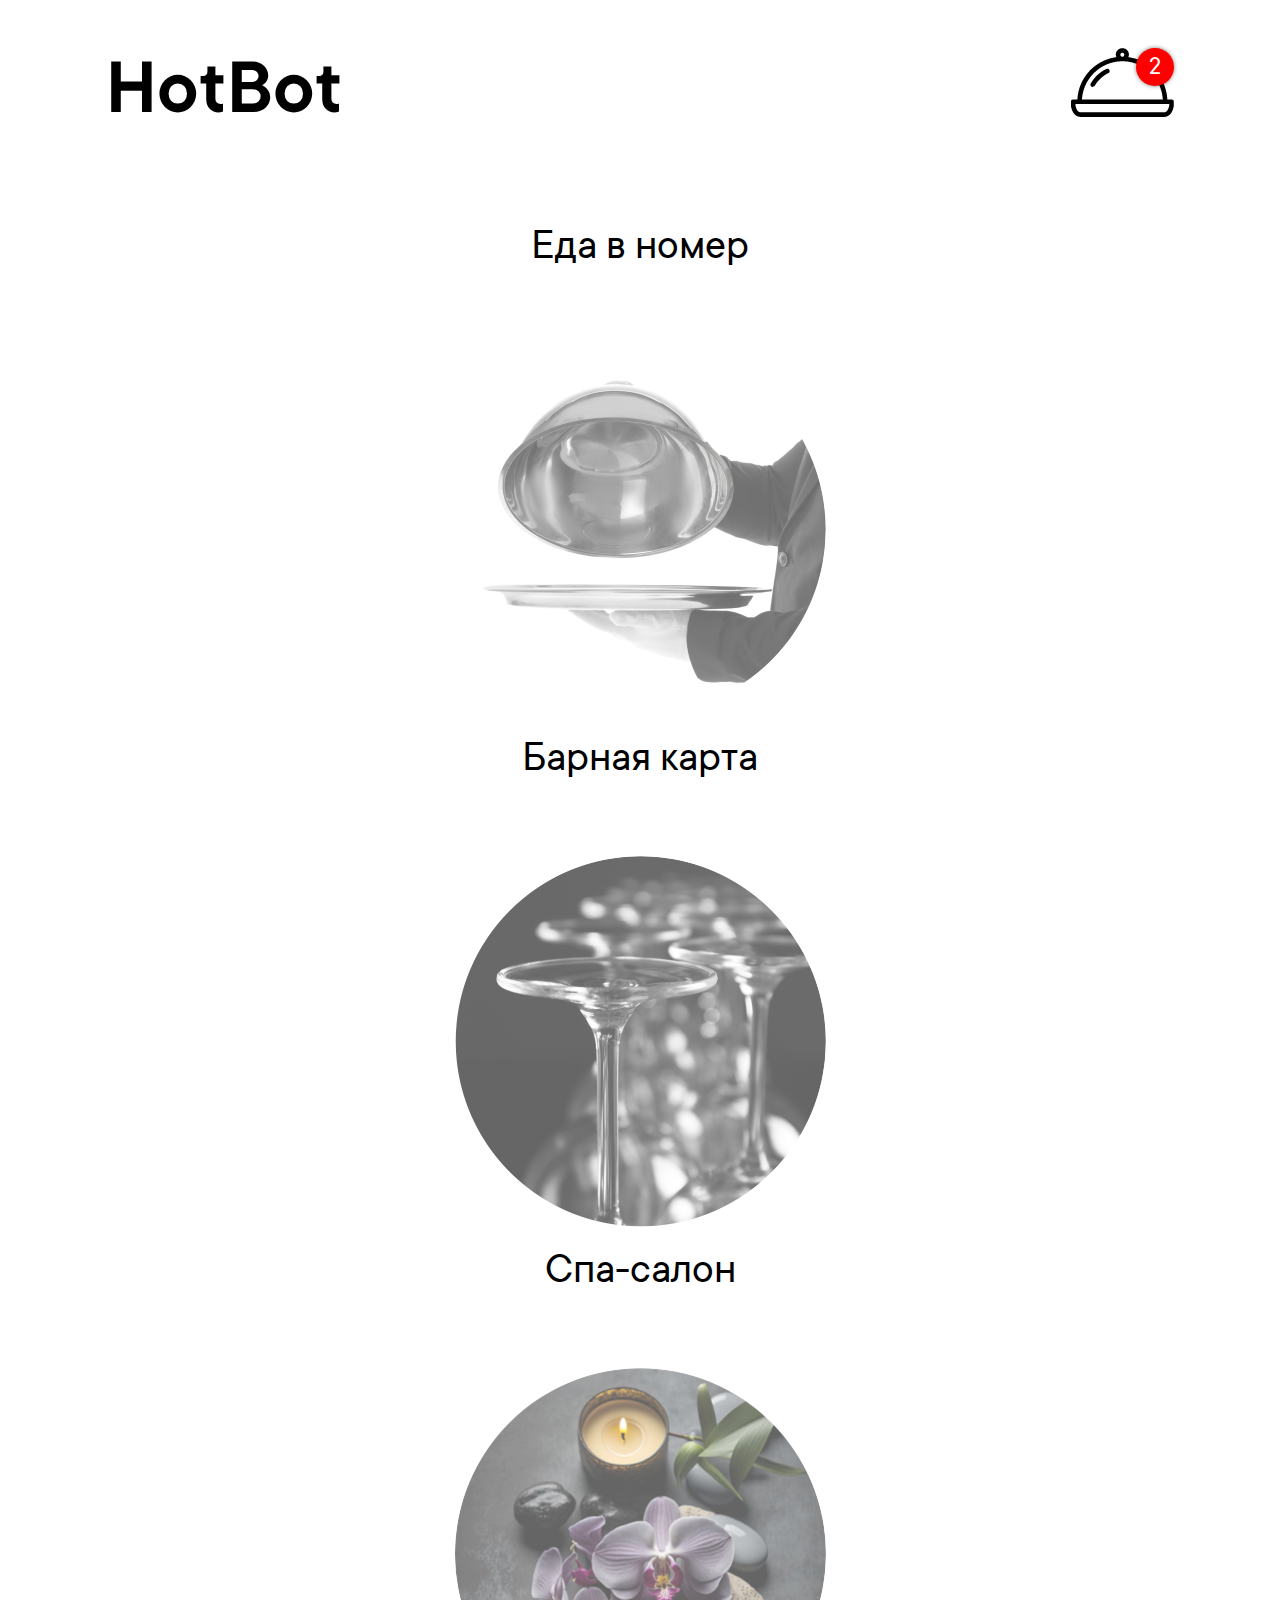
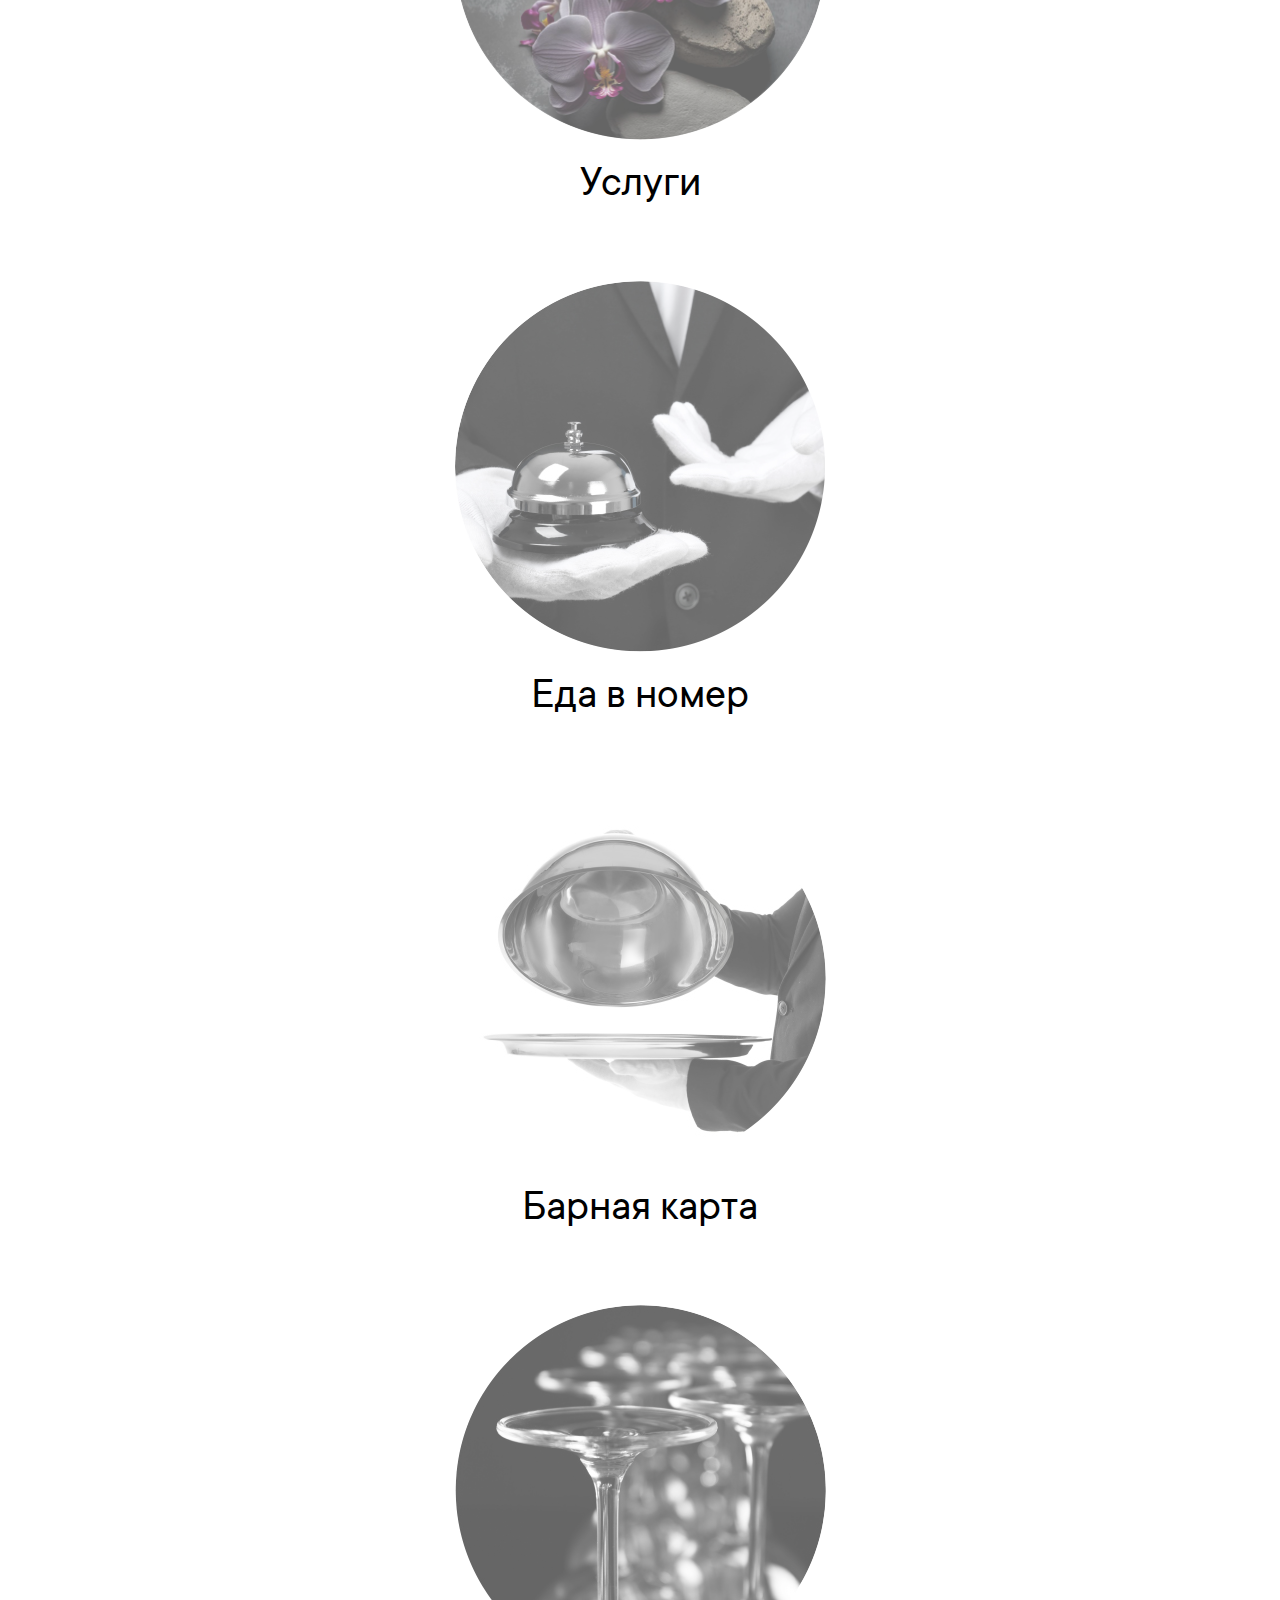
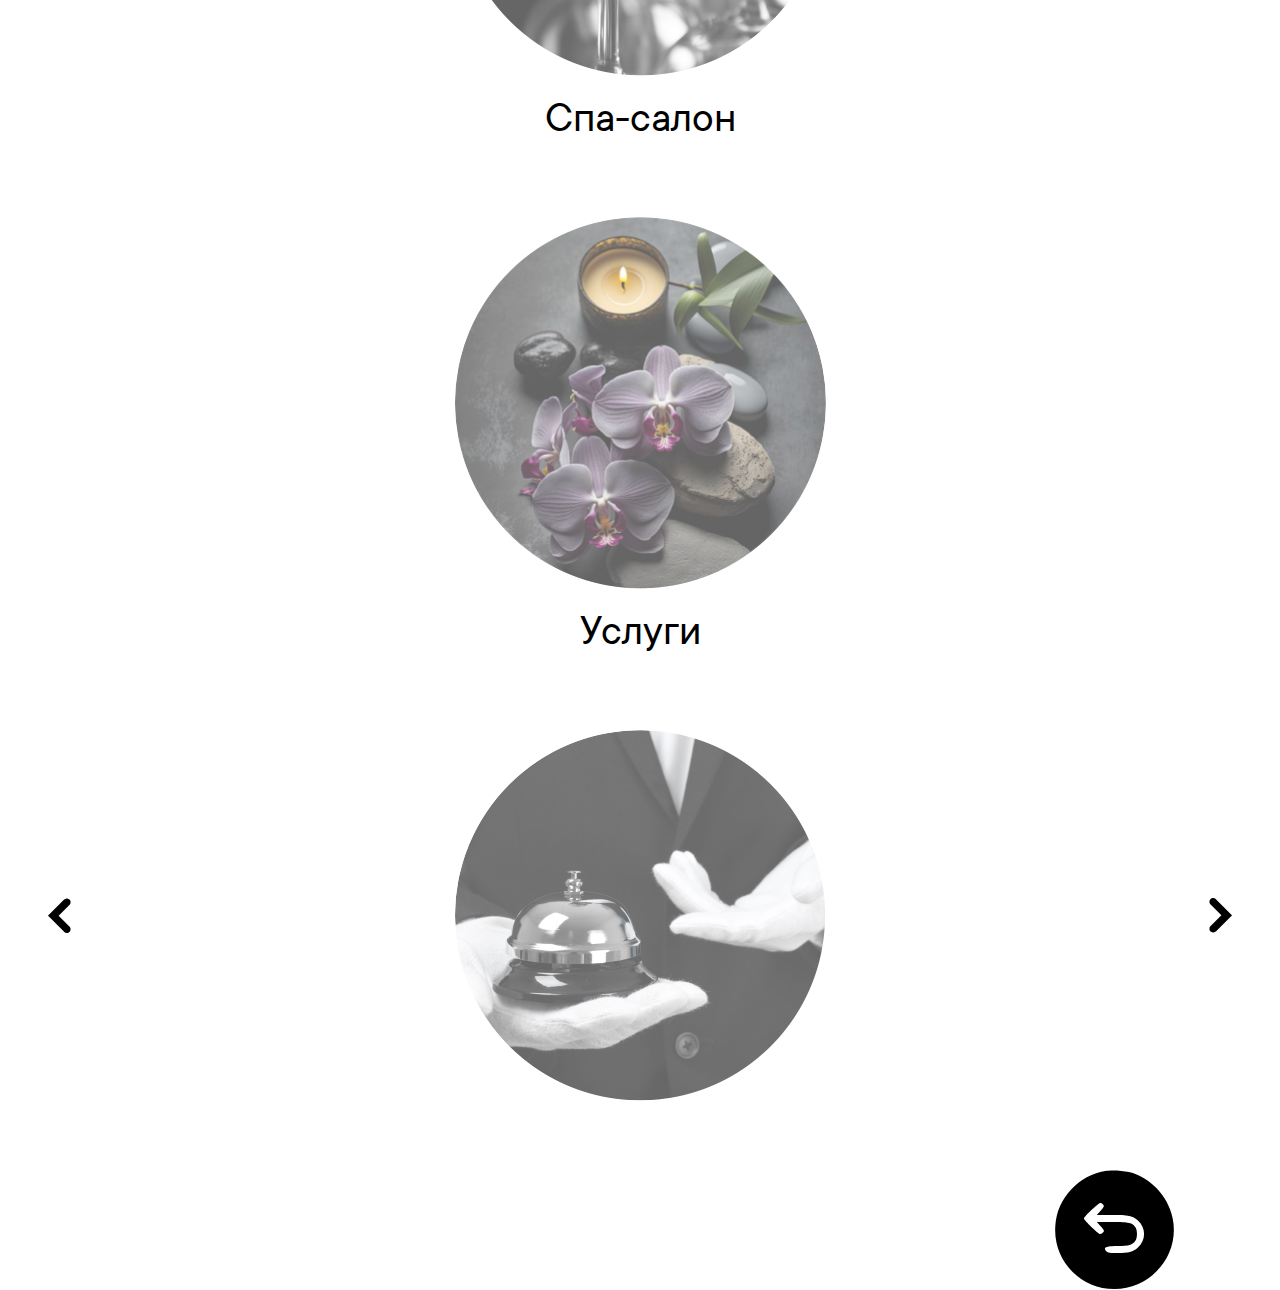
==== commit cf95f381: "Category page navigation added" ====
--- a/index.html
+++ b/index.html
@@ -9,7 +9,7 @@
     <link href="./css/swiper-bundle.min.css" rel="stylesheet" />
     <script src="./js/bootstrap.bundle.min.js"></script>
     <script src="./js/swiper-bundle.min.js"></script>
-    <script src="./js/main.js"></script>
+    <script src="./js/index.js"></script>
   </head>
 
   <body class="h-100 p-5 bg-white d-flex flex-column text-black">
@@ -33,52 +33,52 @@
             <image id="_Группа_" data-name="&lt;Группа&gt;" width="23" height="35" xlink:href="[data-uri]"/>
           </svg>
         </a>
-        <div class="menu-slider d-flex justify-content-center align-items-center gap-5 swiper">
+        <div class="menu-slider d-flex justify-content-center align-items-center swiper">
           <div class="swiper-wrapper">
-            <a href="category.html" class="swiper-slide slider-item d-flex flex-column align-items-center flex-grow-1 gap-5 text-center">
-              <h2 class="item-title mb-0 font-family-base">Еда в номер</h2>
+            <a href="category.html" class="swiper-slide slider-item d-flex flex-column align-items-center flex-grow-1 text-center">
+              <h2 class="item-title mb-5 font-family-base">Еда в номер</h2>
               <div class="item-image p-3">
                 <img src="src/img/menu-item-1.jpg" alt="Еда в номер" class="d-block rounded-circle" />
               </div>
             </a>
-            <a href="category.html" class="swiper-slide slider-item d-flex flex-column align-items-center flex-grow-1 gap-5 text-center">
-              <h2 class="item-title mb-0 font-family-base">Барная карта</h2>
+            <a href="category.html" class="swiper-slide slider-item d-flex flex-column align-items-center flex-grow-1 text-center">
+              <h2 class="item-title mb-5 font-family-base">Барная карта</h2>
               <div class="item-image p-3">
                 <img src="src/img/menu-item-2.jpg" alt="Барная карта" class="d-block rounded-circle" />
               </div>
             </a>
-            <a href="category.html" class="swiper-slide slider-item d-flex flex-column align-items-center flex-grow-1 gap-5 text-center">
-              <h2 class="item-title mb-0 font-family-base">Спа-салон</h2>
+            <a href="category.html" class="swiper-slide slider-item d-flex flex-column align-items-center flex-grow-1 text-center">
+              <h2 class="item-title mb-5 font-family-base">Спа-салон</h2>
               <div class="item-image p-3">
                 <img src="src/img/menu-item-3.jpg" alt="Спа-салон" class="d-block rounded-circle" />
               </div>
             </a>
-            <a href="service.html" class="swiper-slide slider-item d-flex flex-column align-items-center flex-grow-1 gap-5 text-center">
-              <h2 class="item-title mb-0 font-family-base">Услуги</h2>
+            <a href="service.html" class="swiper-slide slider-item d-flex flex-column align-items-center flex-grow-1 text-center">
+              <h2 class="item-title mb-5 font-family-base">Услуги</h2>
               <div class="item-image p-3">
                 <img src="src/img/menu-item-4.jpg" alt="Услуги" class="d-block rounded-circle" />
               </div>
             </a>
-            <a href="category.html" class="swiper-slide slider-item d-flex flex-column align-items-center flex-grow-1 gap-5 text-center">
-              <h2 class="item-title mb-0 font-family-base">Еда в номер</h2>
+            <a href="category.html" class="swiper-slide slider-item d-flex flex-column align-items-center flex-grow-1 text-center">
+              <h2 class="item-title mb-5 font-family-base">Еда в номер</h2>
               <div class="item-image p-3">
                 <img src="src/img/menu-item-1.jpg" alt="Еда в номер" class="d-block rounded-circle" />
               </div>
             </a>
-            <a href="category.html" class="swiper-slide slider-item d-flex flex-column align-items-center flex-grow-1 gap-5 text-center">
-              <h2 class="item-title mb-0 font-family-base">Барная карта</h2>
+            <a href="category.html" class="swiper-slide slider-item d-flex flex-column align-items-center flex-grow-1 text-center">
+              <h2 class="item-title mb-5 font-family-base">Барная карта</h2>
               <div class="item-image p-3">
                 <img src="src/img/menu-item-2.jpg" alt="Барная карта" class="d-block rounded-circle" />
               </div>
             </a>
-            <a href="category.html" class="swiper-slide slider-item d-flex flex-column align-items-center flex-grow-1 gap-5 text-center">
-              <h2 class="item-title mb-0 font-family-base">Спа-салон</h2>
+            <a href="category.html" class="swiper-slide slider-item d-flex flex-column align-items-center flex-grow-1 text-center">
+              <h2 class="item-title mb-5 font-family-base">Спа-салон</h2>
               <div class="item-image p-3">
                 <img src="src/img/menu-item-3.jpg" alt="Спа-салон" class="d-block rounded-circle" />
               </div>
             </a>
-            <a href="service.html" class="swiper-slide slider-item d-flex flex-column align-items-center flex-grow-1 gap-5 text-center">
-              <h2 class="item-title mb-0 font-family-base">Услуги</h2>
+            <a href="service.html" class="swiper-slide slider-item d-flex flex-column align-items-center flex-grow-1 text-center">
+              <h2 class="item-title mb-5 font-family-base">Услуги</h2>
               <div class="item-image p-3">
                 <img src="src/img/menu-item-4.jpg" alt="Услуги" class="d-block rounded-circle" />
               </div>
--- a/css/styles.css
+++ b/css/styles.css
@@ -72,6 +72,11 @@
   position: absolute;
   top: 0;
   right: 0;
+  transition: all 0.25s ease-in-out;
+}
+.header .basket:hover .basket-counter,
+.header .basket:focus .basket-counter {
+  background: #000;
 }
 .header .basket .basket-counter span {
   position: relative;
@@ -83,7 +88,7 @@
   padding: 0 60px;
 }
 .main-menu .menu-slider-control {
-  bottom: 177.5px;
+  bottom: 189px;
 }
 
 .menu-slider {
@@ -97,13 +102,11 @@
   
 }
 .menu-slider .slider-item.active .item-title,
-.menu-slider .slider-item:hover .item-title,
-.menu-slider .slider-item:focus .item-title {
+.menu-slider .slider-item:hover .item-title {
   font-weight: bold;
 }
 .menu-slider .slider-item.active .item-image,
-.menu-slider .slider-item:hover .item-image,
-.menu-slider .slider-item:focus .item-image {
+.menu-slider .slider-item:hover .item-image {
   border-color: rgba(0, 0, 0, 0.7);
   opacity: 1;
 }
@@ -120,8 +123,8 @@
   transition: all 0.25s ease-in-out;
 }
 .menu-slider .slider-item .item-image img {
-  width: 348px;
-  height: 348px;
+  width: 371px;
+  height: 371px;
   object-fit: cover;
   max-width: 100%;
   height: auto;
@@ -168,6 +171,8 @@
   transition: all 0.25s ease-in-out;
   padding: 9.5px 34.5px;
   border-radius: 42.5px;
+  max-width: max-content;
+  width: auto;
 }
 .category-slider .slider-item span {
   position: relative;
@@ -178,8 +183,7 @@
   color: #d7d7d7;
 }
 .category-slider .slider-item.active,
-.category-slider .slider-item:hover,
-.category-slider .slider-item:focus {
+.category-slider .slider-item:hover {
   background: #000;
   color: #fff;
 }
@@ -262,30 +266,25 @@
   transition: all 0.25s ease-in-out;
 }
 .product-slider .slider-item.active,
-.product-slider .slider-item:hover,
-.product-slider .slider-item:focus {
+.product-slider .slider-item:hover {
   opacity: 1;
 }
 .product-slider .slider-item.active .item-image,
-.product-slider .slider-item:hover .item-image,
-.product-slider .slider-item:focus .item-image {
+.product-slider .slider-item:hover .item-image {
   border-color: #000;
   filter: grayscale(0);
 }
 .product-slider .slider-item.active .item-image .item-price,
-.product-slider .slider-item:hover .item-image .item-price,
-.product-slider .slider-item:focus .item-image .item-price {
+.product-slider .slider-item:hover .item-image .item-price {
   opacity: 1;
 }
 .product-slider .slider-item.active .item-title,
-.product-slider .slider-item:hover .item-title,
-.product-slider .slider-item:focus .item-title {
+.product-slider .slider-item:hover .item-title {
   font-weight: bold;
   color: #000;
 }
 .product-slider .slider-item.active .item-description,
-.product-slider .slider-item:hover .item-description,
-.product-slider .slider-item:focus .item-description {
+.product-slider .slider-item:hover .item-description {
   font-weight: 600;
   color: #000;
 }
